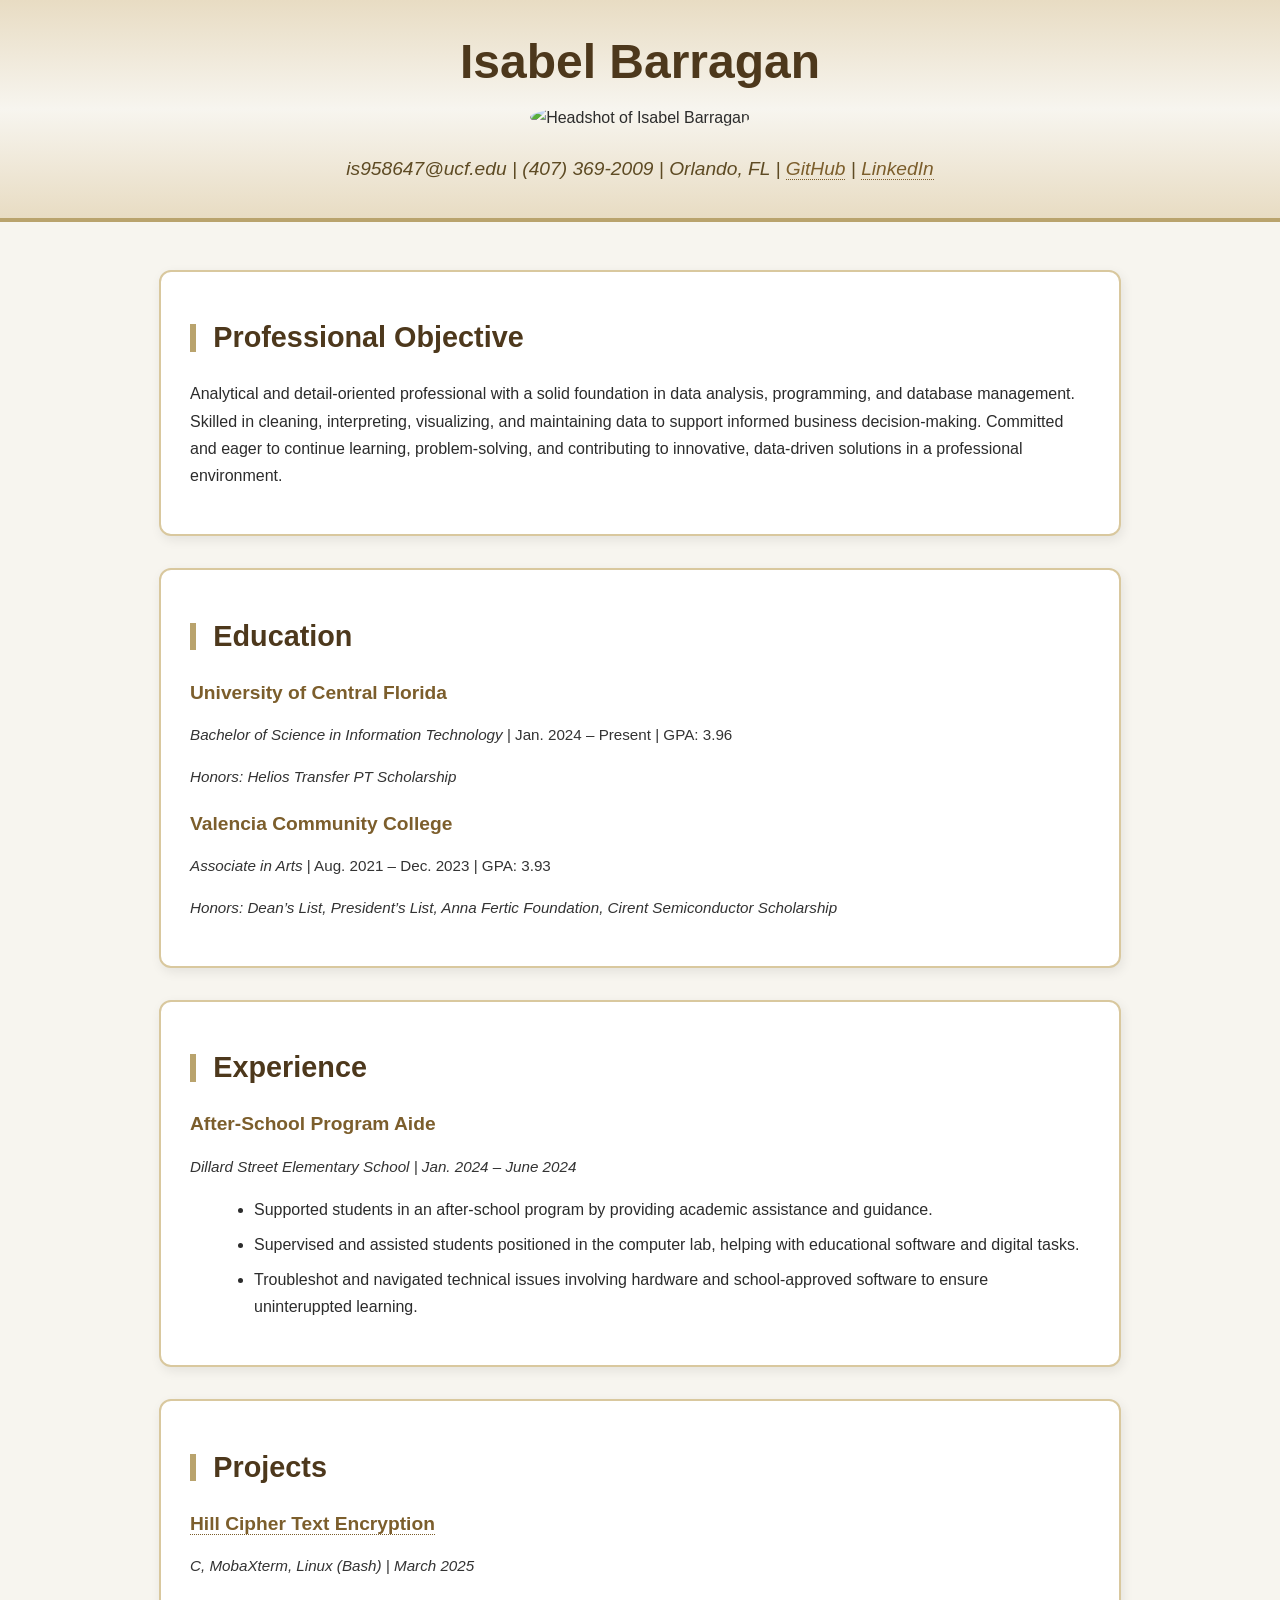
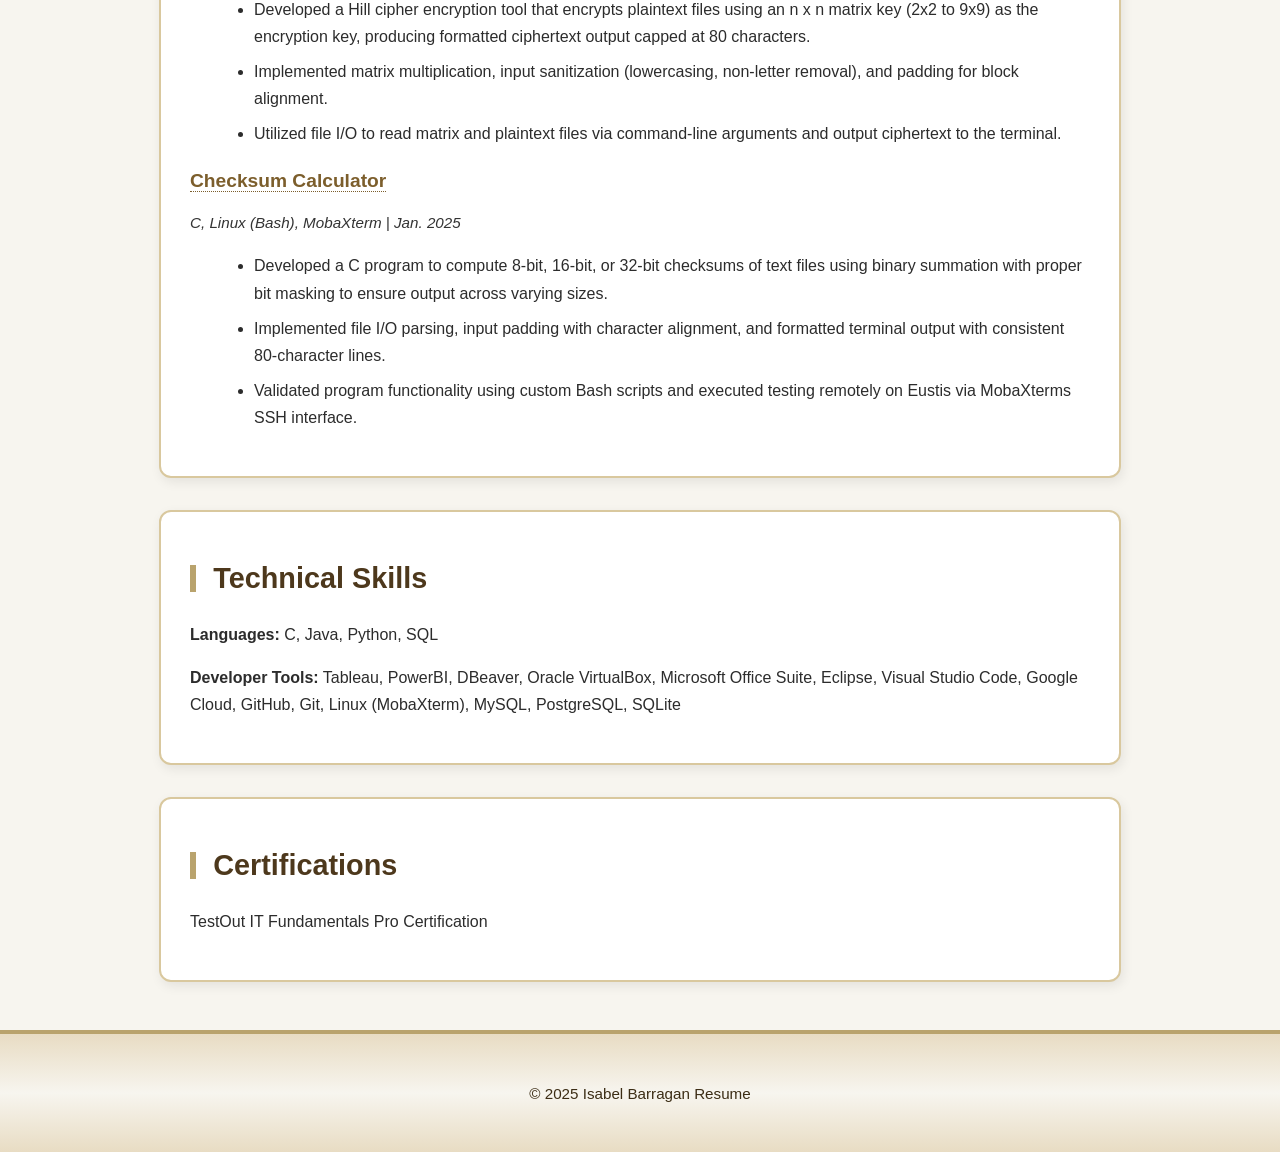
==== index.html @ 958c0bd9 "Add files via upload" ====
<!DOCTYPE html>
<html lang="en">
<head>
  <meta charset="UTF-8">
  <meta name="viewport" content="width=device-width, initial-scale=1.0">
  <title>Isabel Barragan - Resume</title>
  <link rel="stylesheet" href="style.css">
</head>
<body>

  <!-- Header with Name, Picture, Contact Information, and all that good stuff-->
  <header>
    <h1>Isabel Barragan</h1>
    <img src="Images/Headshot.jpg" alt="Headshot of Isabel Barragan">
    <p>
      is958647@ucf.edu | (407) 369-2009 | Orlando, FL |
      <a href="https://github.com/ILBIsabel" target="_blank">GitHub</a> | 
      <a href="https://www.linkedin.com/in/isabel-barragan/" target="_blank">LinkedIn</a>
    </p>
  </header>

  <main>

    <!-- Objective Section -->
    <section id="objective">
      <h2>Professional Objective</h2>
      <p>
        Analytical and detail-oriented professional with a solid foundation in data analysis, programming,
        and database management. Skilled in cleaning, interpreting, visualizing, and maintaining 
        data to support informed business decision-making. Committed and eager to continue learning, 
        problem-solving, and contributing to innovative, data-driven solutions in a professional environment.
      </p>
    </section>

    <!-- Education Section -->
    <section id="education">
      <h2>Education</h2>
      <article>
        <h3>University of Central Florida</h3>
        <p><em>Bachelor of Science in Information Technology</em> | Jan. 2024 – Present | GPA: 3.96</p>
        <p><em>Honors: Helios Transfer PT Scholarship</em></p>
      </article>
      <article>
        <h3>Valencia Community College</h3>
        <p><em>Associate in Arts</em> | Aug. 2021 – Dec. 2023 | GPA: 3.93</p>
        <p><em>Honors: Dean’s List, President’s List, Anna Fertic Foundation, Cirent Semiconductor Scholarship</em></p>
      </article>
    </section>

    <!-- Experience Section -->
    <section id="experience">
      <h2>Experience</h2>
      <article>
        <h3>After-School Program Aide</h3>
        <p><em>Dillard Street Elementary School | Jan. 2024 – June 2024</em></p>
        <ul>
          <li>Supported students in an after-school program by providing academic assistance and guidance.</li>
          <li>Supervised and assisted students positioned in the computer lab, helping with educational software and digital tasks.</li>
          <li>Troubleshot and navigated technical issues involving hardware and school-approved software to ensure uninteruppted learning.</li>
        </ul>
      </article>
    </section>

    <!-- Projects Section -->
    <section id="projects">
      <h2>Projects</h2>

      <article>
        <h3><a href="./project1.html">Hill Cipher Text Encryption</a></h3>
        <p><em>C, MobaXterm, Linux (Bash) | March 2025</em></p>
        <ul>
          <li>Developed a Hill cipher encryption tool that encrypts plaintext files using an n x n matrix key (2x2 to 9x9) as the encryption key, producing formatted ciphertext output capped at 80 characters.</li>
          <li>Implemented matrix multiplication, input sanitization (lowercasing, non-letter removal), and padding for block alignment.</li>
          <li>Utilized file I/O to read matrix and plaintext files via command-line arguments and output ciphertext to the terminal.</li>
        </ul>
      </article>

      <article>
        <h3><a href="./project2.html">Checksum Calculator</a></h3>
        <p><em>C, Linux (Bash), MobaXterm | Jan. 2025</em></p>
        <ul>
          <li>Developed a C program to compute 8-bit, 16-bit, or 32-bit checksums of text files using binary summation with proper bit masking to ensure output across varying sizes.</li>
          <li>Implemented file I/O parsing, input padding with character alignment, and formatted terminal output with consistent 80-character lines.</li>
          <li>Validated program functionality using custom Bash scripts and executed testing remotely on Eustis via MobaXterms SSH interface.</li>
        </ul>
      </article>

    </section>

    <!-- Skills Section -->
    <section id="skills">
      <h2>Technical Skills</h2>
      <p><strong>Languages:</strong> C, Java, Python, SQL</p>
      <p><strong>Developer Tools:</strong> Tableau, PowerBI, DBeaver, Oracle VirtualBox, 
        Microsoft Office Suite, Eclipse, Visual Studio Code, Google Cloud, GitHub, Git, 
        Linux (MobaXterm), MySQL, PostgreSQL, SQLite
      </p>
    </section>

    <!-- Certifications Section -->
    <section id="certifications">
      <h2>Certifications</h2>
      <p>TestOut IT Fundamentals Pro Certification</p>
    </section>

  </main>

  <!-- The Ending of This Resume (Certified!)-->
  <footer>
    <p>&copy; 2025 Isabel Barragan Resume</p>
  </footer>

</body>
</html>
---- style.css ----
/* Starting clean */
body {
  padding: 0;
  margin: 0;
  width: 100%;
}

body {
  font-family: "Segoe UI", sans-serif;
  background: #f7f5ef;
  color: #2c2c2c;
  line-height: 1.7em;
}

/* Links */
a {
  color: #7c5e2c;
  text-decoration: none;
  border-bottom: 1px dotted #7c5e2c;
  transition: all 0.3s ease;
}

/* Header links (GitHub, LinkedIn) */
.links {
  margin-top: 1rem;
}

.links a {
  display: inline-block;
  background: #7c5e2c;
  color: #fff;
  padding: 0.6em 1.2em;
  margin: 0 0.5em;
  border-radius: 6px;
  font-weight: bold;
  transition: background 0.3s ease, transform 0.2s ease;
}

.links a:hover {
  background: #4d381c;
  transform: scale(1.05);
}

a:hover {
  color: #4d381c;
  border-bottom: 1px solid #4d381c;
}

/* Header */
header {
  text-align: center;
  background: linear-gradient(#e8dcc3, #f7f5ef, #e8dcc3);
  padding: 1em 1em;
  border-bottom: 4px solid #b9a36d;
}

/* Headshot */
header img {
  width: 13em;
  height: 13em;
  object-fit: contain;
  margin: 0.3em auto 0.3em auto;
  border-radius: 50%;
}

header h1 {
  font-size: 3em;
  color: #4d381c;
  margin-bottom: 0.5em;
}

header p {
  font-size: 1.2em;
  font-style: italic;
  color: #5e4b24;
}

/* Main layout, single column just like a resume */
main {
  display: flex;
  flex-direction: column;  
  align-items: center;     
  max-width: 900px;        
  margin: 3em auto;
  padding: 0 1em;
  gap: 2em;
}

/* The actual content */
section {
  background: #fff;
  border: 2px solid #d9c89e;
  border-radius: 12px;
  padding: 1.8em;
  box-shadow: 2px 4px 12px rgba(0,0,0,0.08);
  transition: transform 0.3s ease, box-shadow 0.3s ease;

  width: 100%;            
  max-width: 900px;        
}

section:hover {
  transform: scale(1.03);
  box-shadow: 4px 8px 20px rgba(0,0,0,0.15);
}

section h2 {
  font-size: 1.8em;
  color: #4d381c;
  margin-bottom: 1em;
  border-left: 6px solid #b9a36d;
  padding-left: 0.6em;
}

article h3 {
  font-size: 1.2em;
  color: #7c5e2c;
  margin-bottom: 0.4em;
}

article p {
  font-size: 0.95em;
  color: #333;
  margin-bottom: 1em;
}

/* Lists */
ul {
  margin-left: 1.5em;
  margin-bottom: 1em;
}

li {
  margin-bottom: 0.5em;
}

/* Footer */
footer {
  text-align: center;
  padding: 2em;
  background: linear-gradient(#e8dcc3, #f7f5ef, #e8dcc3);
  font-size: 0.95em;
  color: #3c2d15;
  border-top: 4px solid #b9a36d;
}

/* Responsive Design for whichever device*/
@media (max-width: 768px) {
  main {
    width: 95%; 
  }

  section {
    width: 100%; 
  }

  header img {
    width: 10em;
    height: 10em;
  }

  header h1 {
    font-size: 2.5em;
  }
}
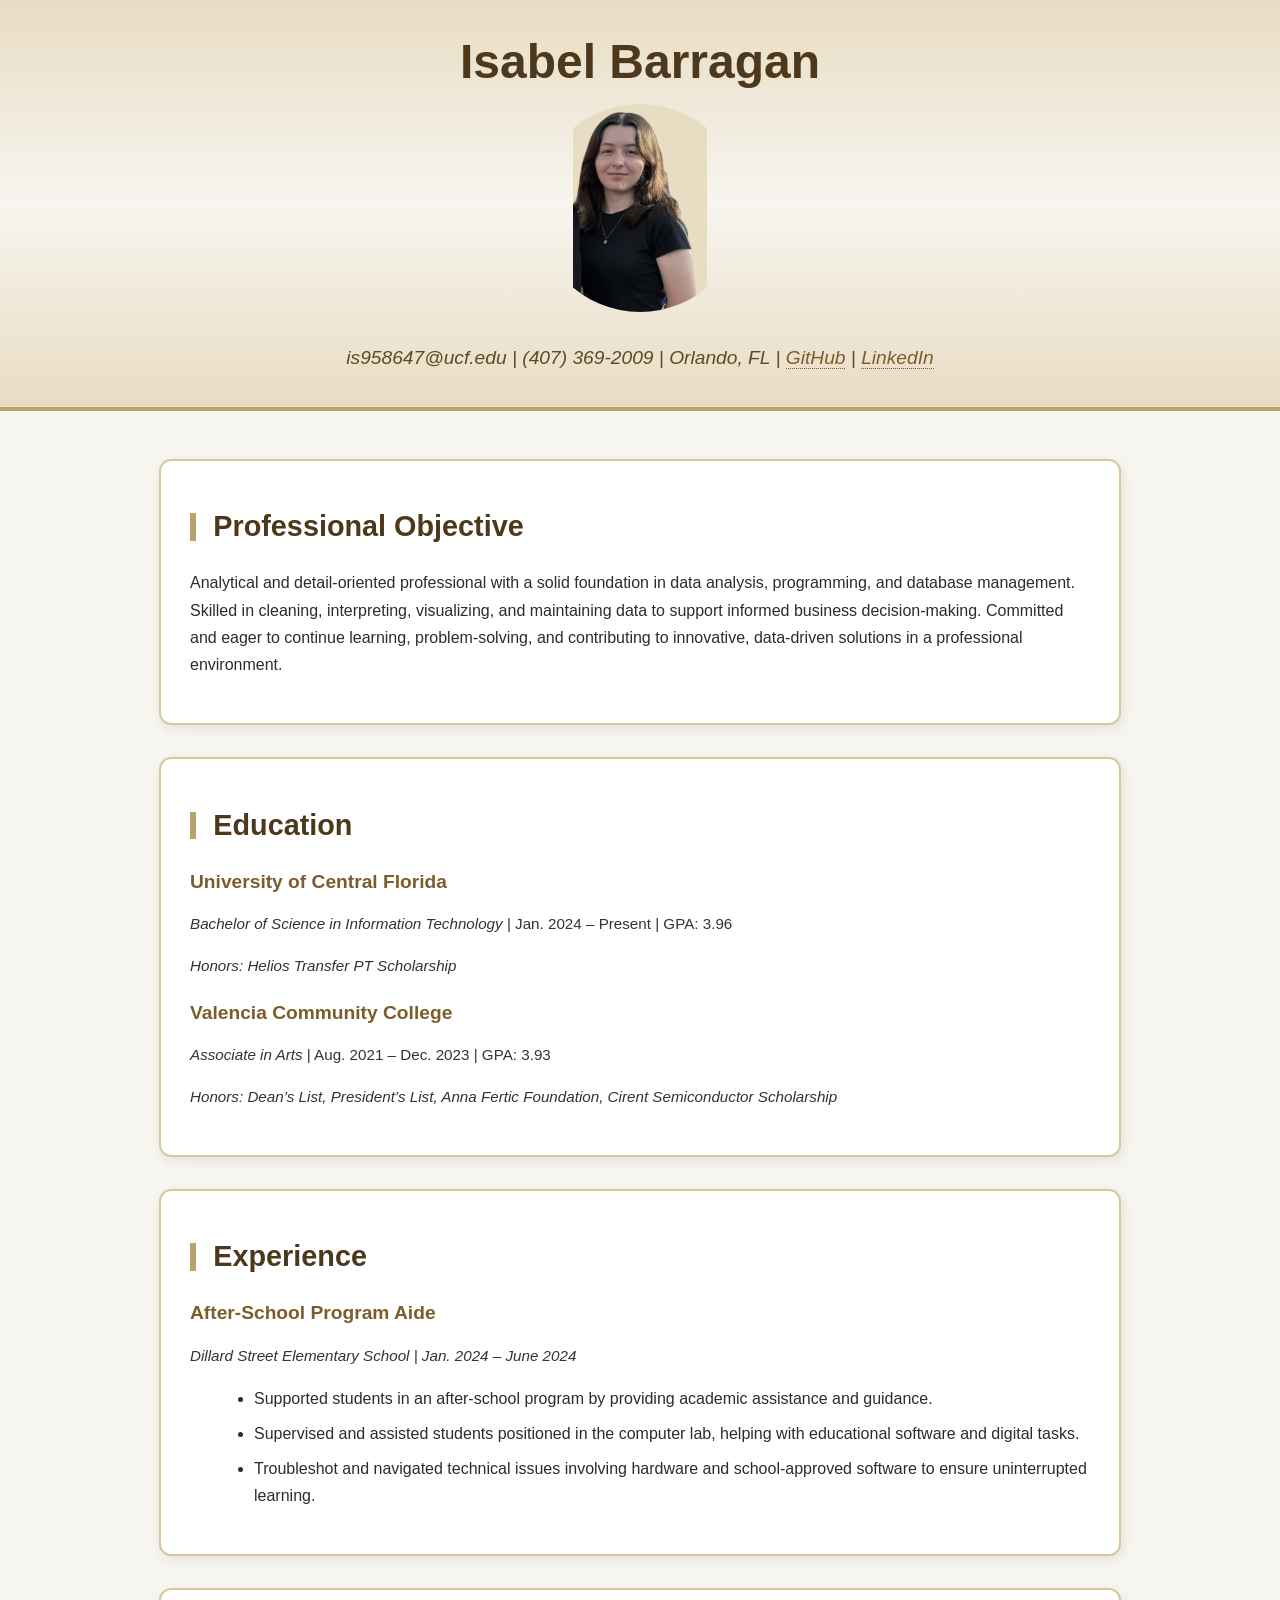
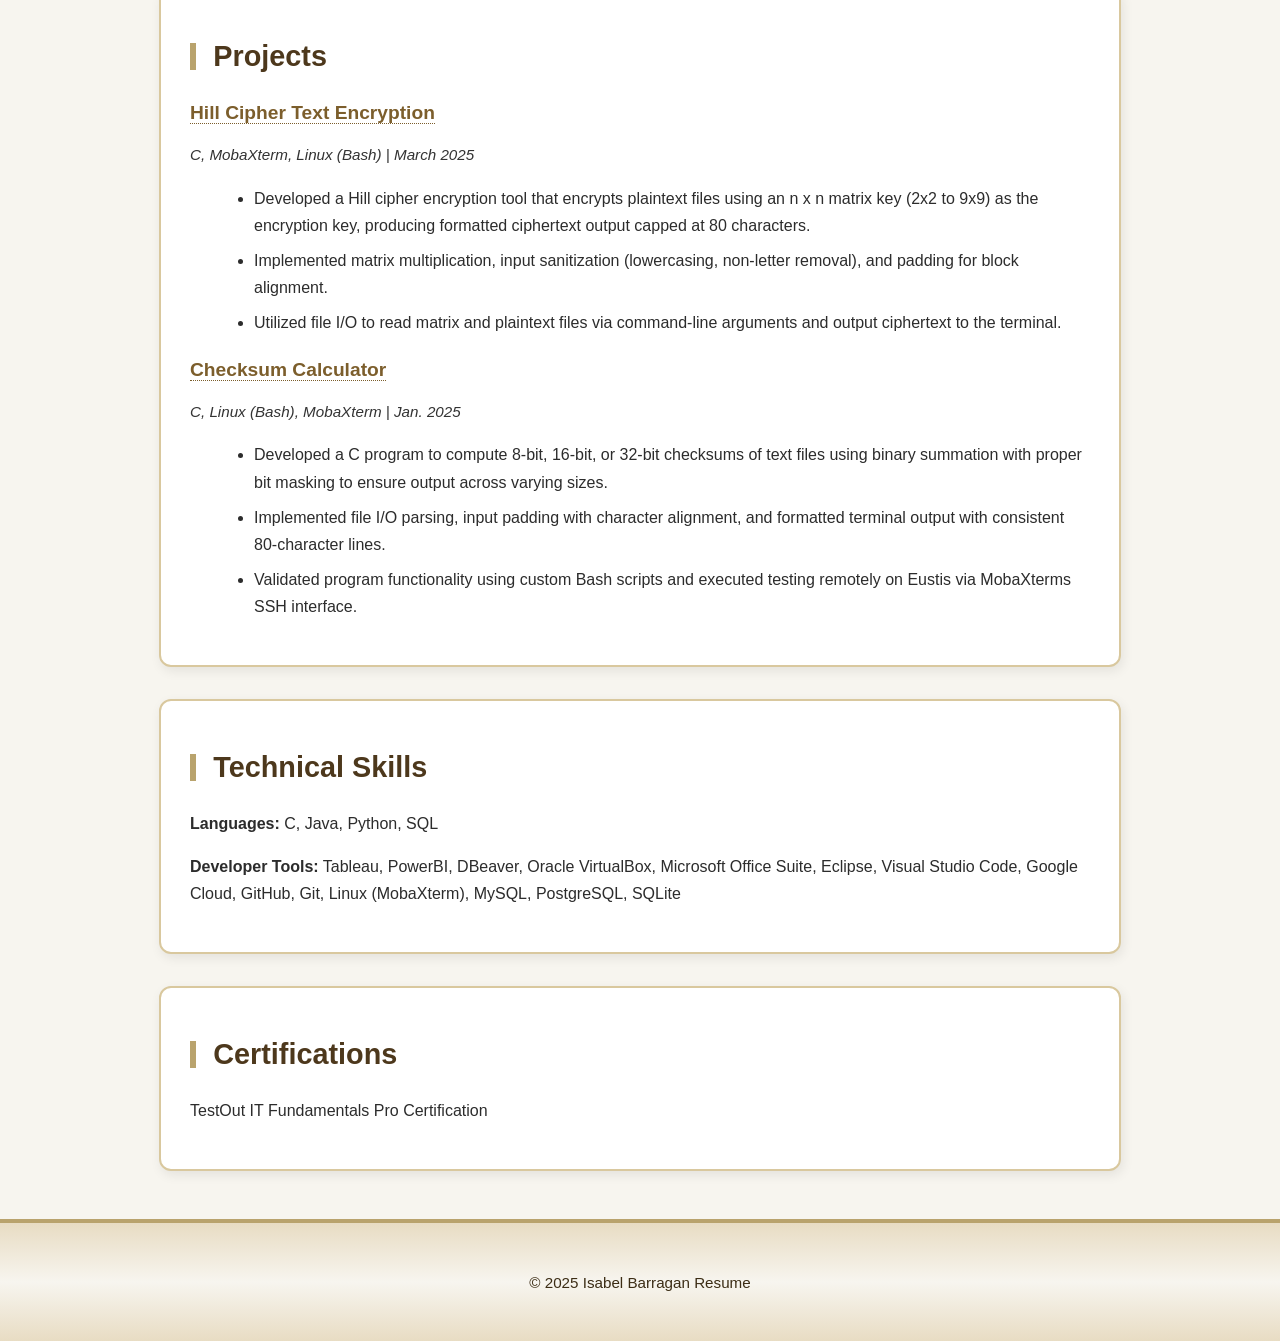
==== commit 9a6a57d9: "Update index.html" ====
--- a/index.html
+++ b/index.html
@@ -56,7 +56,7 @@
         <ul>
           <li>Supported students in an after-school program by providing academic assistance and guidance.</li>
           <li>Supervised and assisted students positioned in the computer lab, helping with educational software and digital tasks.</li>
-          <li>Troubleshot and navigated technical issues involving hardware and school-approved software to ensure uninteruppted learning.</li>
+          <li>Troubleshot and navigated technical issues involving hardware and school-approved software to ensure uninterrupted learning.</li>
         </ul>
       </article>
     </section>
@@ -112,3 +112,4 @@
 
 </body>
 </html>
+
--- a/style.css
+++ b/style.css
@@ -33,7 +33,6 @@
   margin: 0 0.5em;
   border-radius: 6px;
   font-weight: bold;
-  transition: background 0.3s ease, transform 0.2s ease;
 }
 
 .links a:hover {
@@ -124,6 +123,26 @@
   margin-bottom: 1em;
 }
 
+/* Figure and image styling so it can stay centered and all*/
+figure {
+  text-align: center;
+  margin: 1em auto;
+}
+
+figure img {
+  max-width: 100%;
+  height: auto;
+  border-radius: 6px; 
+}
+
+figcaption {
+  margin-top: 0.5em;
+  font-style: italic;
+  color: #5e4b24;
+  font-size: 0.95em;
+}
+
+
 /* Lists */
 ul {
   margin-left: 1.5em;
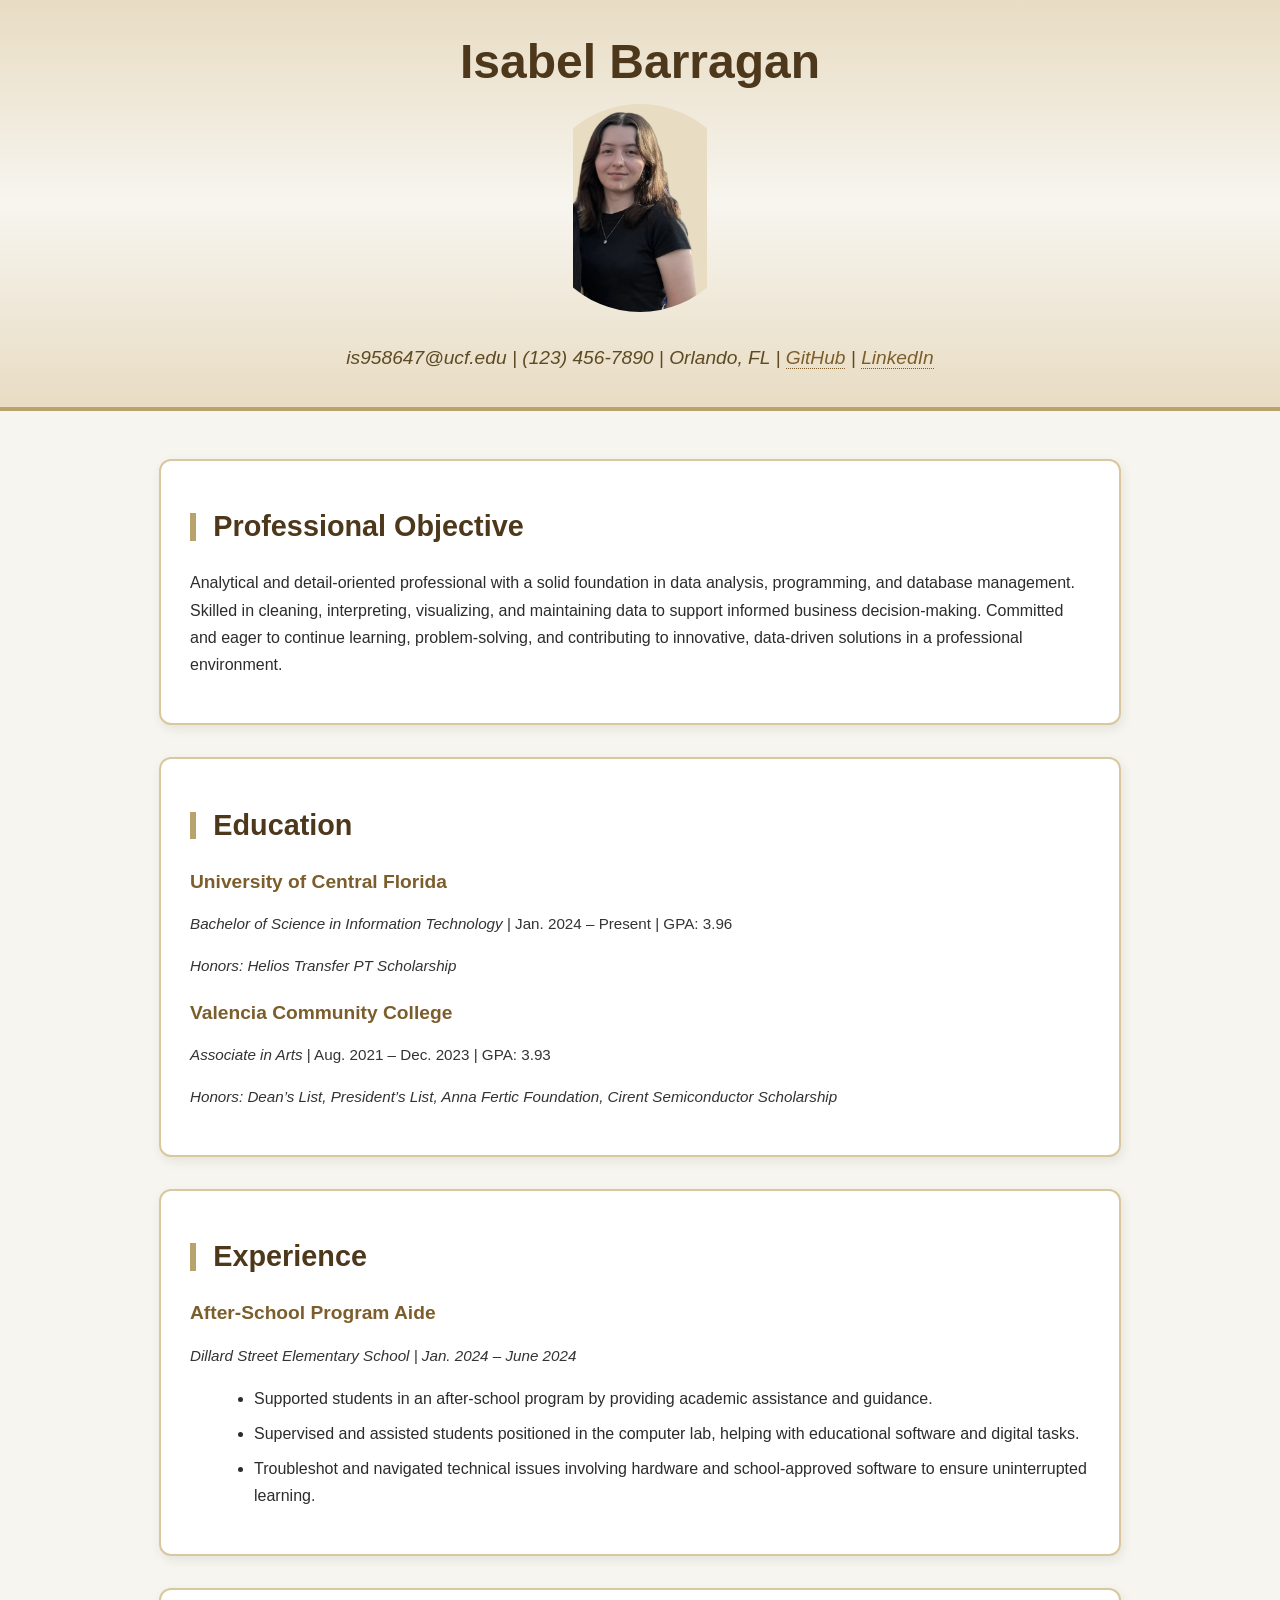
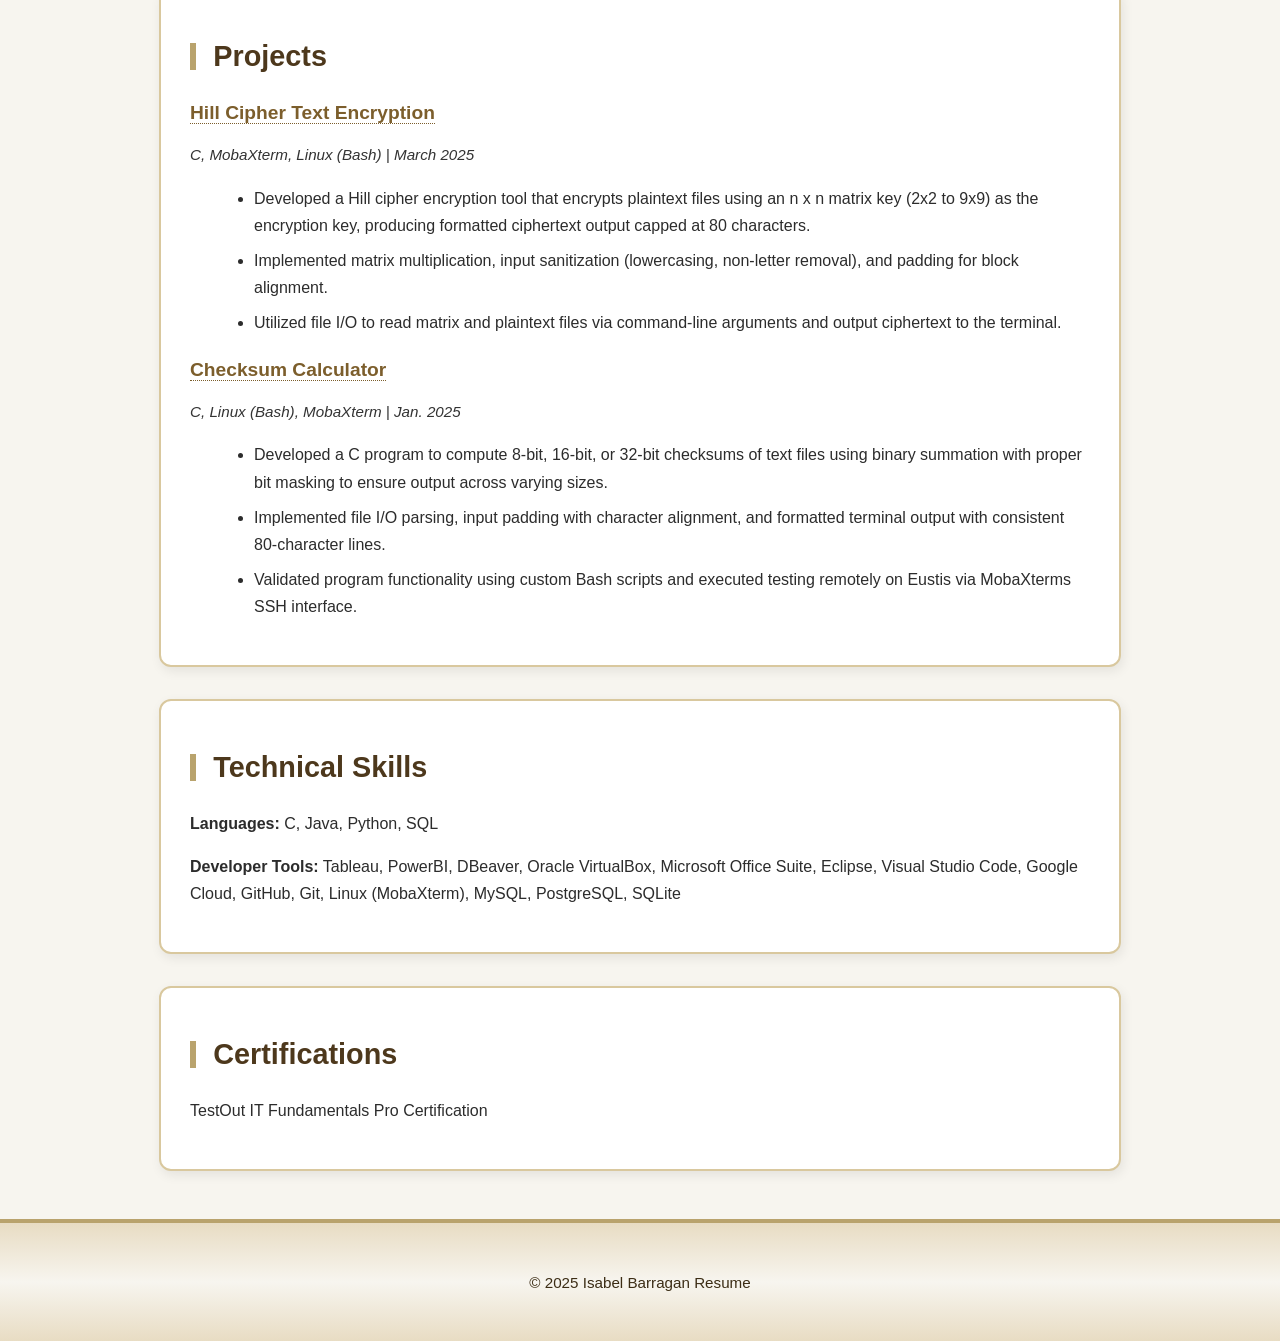
==== commit 73d2e76e: "Update index.html" ====
--- a/index.html
+++ b/index.html
@@ -13,7 +13,7 @@
     <h1>Isabel Barragan</h1>
     <img src="Images/Headshot.jpg" alt="Headshot of Isabel Barragan">
     <p>
-      is958647@ucf.edu | (407) 369-2009 | Orlando, FL |
+      is958647@ucf.edu | (123) 456-7890 | Orlando, FL |
       <a href="https://github.com/ILBIsabel" target="_blank">GitHub</a> | 
       <a href="https://www.linkedin.com/in/isabel-barragan/" target="_blank">LinkedIn</a>
     </p>
@@ -113,3 +113,4 @@
 </body>
 </html>
 
+
--- a/style.css
+++ b/style.css
@@ -18,26 +18,6 @@
   text-decoration: none;
   border-bottom: 1px dotted #7c5e2c;
   transition: all 0.3s ease;
-}
-
-/* Header links (GitHub, LinkedIn) */
-.links {
-  margin-top: 1rem;
-}
-
-.links a {
-  display: inline-block;
-  background: #7c5e2c;
-  color: #fff;
-  padding: 0.6em 1.2em;
-  margin: 0 0.5em;
-  border-radius: 6px;
-  font-weight: bold;
-}
-
-.links a:hover {
-  background: #4d381c;
-  transform: scale(1.05);
 }
 
 a:hover {
@@ -182,3 +162,6 @@
     font-size: 2.5em;
   }
 }
+
+
+
